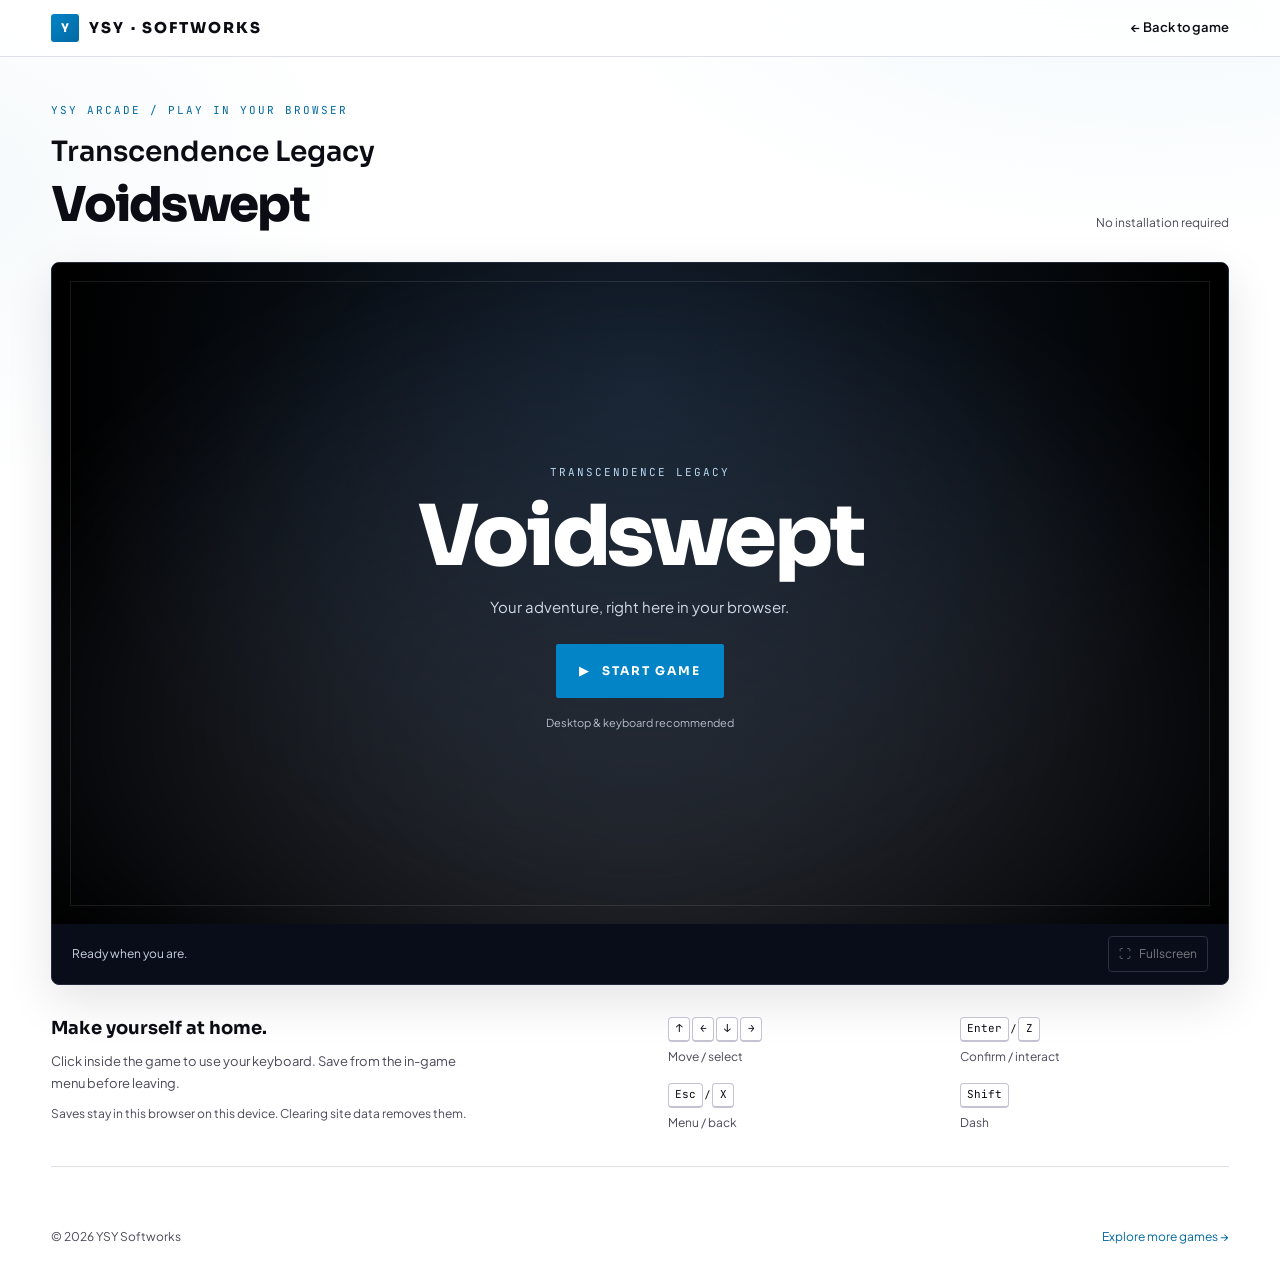
==== play/transcendence-legacy-voidswept/index.html @ 347478a4 "Add playable Voidswept browser game and online player" ====
<!DOCTYPE html>
<html lang="en">
<head>
  <meta charset="UTF-8">
  <meta name="viewport" content="width=device-width, initial-scale=1">
  <meta name="description" content="Play Transcendence Legacy - Voidswept in your browser on YSY Softworks. No installation required.">
  <title>Play Transcendence Legacy - Voidswept | YSY Softworks</title>
  <link rel="icon" href="/play/transcendence-legacy-voidswept/game/icon/icon.png">
  <link rel="stylesheet" href="/src/theme.css?v=6">
  <link rel="stylesheet" href="/src/web-player.css?v=1">
  <script src="/src/web-player.js?v=1" defer></script>
</head>
<body class="web-play">
  <header class="chrome">
    <div class="chrome__inner">
      <a href="/index.html" class="logo" aria-label="YSY Softworks home"><span class="logo__mark">Y</span><span>YSY · SOFTWORKS</span></a>
      <a class="player-back" href="/game.html?slug=transcendence-legacy-voidswept">← Back to game</a>
    </div>
  </header>
  <main class="player-page">
    <div class="player-heading">
      <div><p class="player-eyebrow">YSY ARCADE / PLAY IN YOUR BROWSER</p><h1>Transcendence Legacy <span>Voidswept</span></h1></div>
      <span class="player-badge">No installation required</span>
    </div>
    <section class="player-shell" id="player-shell" aria-label="Game player">
      <div class="player-stage" id="player-stage">
        <div class="player-launch" id="player-launch">
          <div class="player-launch__content">
            <span class="player-eyebrow">TRANSCENDENCE LEGACY</span>
            <h2>Voidswept</h2>
            <p>Your adventure, right here in your browser.</p>
            <button type="button" class="btn btn--primary player-start" id="player-start"><span aria-hidden="true">▶</span> Start Game</button>
            <small>Desktop &amp; keyboard recommended</small>
          </div>
        </div>
        <iframe id="game-frame" title="Transcendence Legacy - Voidswept game" data-src="/play/transcendence-legacy-voidswept/game/index.html" allow="autoplay; fullscreen; gamepad" allowfullscreen hidden></iframe>
      </div>
      <div class="player-toolbar">
        <p id="player-status" role="status">Ready when you are.</p>
        <button type="button" id="player-fullscreen" class="player-fullscreen" disabled><span aria-hidden="true">⛶</span> Fullscreen</button>
      </div>
    </section>
    <section class="player-help" aria-label="How to play">
      <div><h2>Make yourself at home.</h2><p>Click inside the game to use your keyboard. Save from the in-game menu before leaving.</p><p class="player-save-note">Saves stay in this browser on this device. Clearing site data removes them.</p></div>
      <dl class="player-controls">
        <div><dt><kbd>↑</kbd> <kbd>←</kbd> <kbd>↓</kbd> <kbd>→</kbd></dt><dd>Move / select</dd></div>
        <div><dt><kbd>Enter</kbd> / <kbd>Z</kbd></dt><dd>Confirm / interact</dd></div>
        <div><dt><kbd>Esc</kbd> / <kbd>X</kbd></dt><dd>Menu / back</dd></div>
        <div><dt><kbd>Shift</kbd></dt><dd>Dash</dd></div>
      </dl>
    </section>
    <noscript><p>Enable JavaScript to play this game in your browser.</p></noscript>
  </main>
  <footer class="player-footer">© 2026 YSY Softworks <a href="/games.html">Explore more games →</a></footer>
</body>
</html>
---- src/theme.css ----
/* YSY Softworks — light cinematic theme. */

@import url("https://fonts.googleapis.com/css2?family=JetBrains+Mono:wght@400;500&family=Orbitron:wght@500;700;800;900&family=Plus+Jakarta+Sans:ital,wght@0,400;0,500;0,600;0,700;0,800;1,400;1,600&family=Sora:wght@400;500;600;700;800&display=swap");

:root {
  --bg:    #ffffff;
  --bg-1:  #f7f7fa;
  --bg-2:  #efeff4;
  --bg-3:  #e5e5ee;
  --ink:       #0c0c14;
  --ink-dim:   #4a4958;
  --ink-muted: #9191a2;
  --line:        #e0dfe9;
  --line-strong: #c4c3d4;
  --accent:      #0284c7;        /* sky blue */
  --accent-soft: #38bdf8;
  --accent-deep: #0369a1;
  --warn: #d97706;
  --good: #16a34a;

  --radius: 4px;
  --radius-lg: 8px;

  --font-display: "Sora", -apple-system, BlinkMacSystemFont, "Segoe UI", sans-serif;
  --font-body:    "Plus Jakarta Sans", -apple-system, BlinkMacSystemFont, "Segoe UI", Roboto, sans-serif;
  --font-mono:    "JetBrains Mono", ui-monospace, monospace;

  --pad-x: clamp(20px, 4vw, 56px);
  --pad-y: clamp(48px, 6vw, 96px);

  --gap: 16px;
  --tile-radius: 6px;
}

[data-density="compact"] {
  --gap: 10px;
  --pad-y: clamp(36px, 4.5vw, 72px);
}
[data-density="comfortable"] {
  --gap: 22px;
  --pad-y: clamp(56px, 7vw, 112px);
}

* { box-sizing: border-box; }
html, body { margin: 0; padding: 0; background: var(--bg); color: var(--ink); }
body {
  font-family: var(--font-body);
  font-size: 17px;
  line-height: 1.65;
  -webkit-font-smoothing: antialiased;
  text-rendering: optimizeLegibility;
  overflow-x: hidden;
  background:
    radial-gradient(1000px 500px at 90% -5%, rgba(2,132,199,0.06), transparent 60%),
    radial-gradient(700px 500px at -5% 15%, rgba(3,105,161,0.04), transparent 60%),
    var(--bg);
}
a { color: inherit; text-decoration: none; }
img { display: block; max-width: 100%; }
button { font: inherit; color: inherit; background: none; border: 0; cursor: pointer; }

h1, h2, h3, h4, h5, h6 {
  font-variant-ligatures: none;
  font-feature-settings: "liga" 0, "calt" 0, "dlig" 0;
}

::selection { background: var(--accent); color: #fff; }

/* ---------- Chrome ---------- */
.chrome {
  position: sticky; top: 0; z-index: 50;
  backdrop-filter: blur(16px) saturate(180%);
  -webkit-backdrop-filter: blur(16px) saturate(180%);
  background: color-mix(in oklab, var(--bg) 85%, transparent);
  border-bottom: 1px solid var(--line);
}
.chrome__inner {
  max-width: 1560px; margin: 0 auto;
  padding: 14px var(--pad-x);
  display: flex; align-items: center; gap: 32px;
}
.logo {
  display: flex; align-items: center; gap: 10px;
  font-family: var(--font-display);
  font-weight: 800; letter-spacing: 0.14em;
  font-size: 15px;
}
.logo__mark {
  width: 28px; height: 28px; border-radius: 3px;
  display: grid; place-items: center;
  background: linear-gradient(135deg, var(--accent) 0%, var(--accent-deep) 100%);
  color: #fff; font-weight: 900; font-size: 12px;
  letter-spacing: 0;
}
.nav { display: flex; gap: 22px; margin-left: auto; }
.nav a {
  font-size: 13px; letter-spacing: 0.08em; text-transform: uppercase;
  color: var(--ink-muted); padding: 6px 2px; position: relative;
  transition: color .2s;
}
.nav a:hover, .nav a[data-active] { color: var(--ink); }
.nav a[data-active]::after {
  content: ""; position: absolute; inset: auto 0 -6px 0;
  height: 2px; background: var(--accent);
}
.chrome__cta {
  padding: 9px 16px; border: 1px solid var(--line-strong); border-radius: 2px;
  font-size: 12px; letter-spacing: 0.12em; text-transform: uppercase;
  transition: all .2s; color: var(--ink);
}
.chrome__cta:hover { border-color: var(--accent); color: var(--accent); }

/* ---------- Layout ---------- */
.page { max-width: 1560px; margin: 0 auto; padding: 0 var(--pad-x); }
.section { padding: var(--pad-y) 0; }
.section__head {
  display: flex; align-items: flex-end; justify-content: space-between;
  gap: 24px; margin-bottom: 28px;
  border-bottom: 1px solid var(--line); padding-bottom: 18px;
}
.section__title {
  font-family: var(--font-display); font-weight: 800;
  font-size: clamp(20px, 2vw, 28px);
  letter-spacing: 0.14em; text-transform: uppercase;
  margin: 0; color: var(--ink);
}
.section__title em {
  font-style: normal; color: var(--accent);
}
.section__meta {
  font-family: var(--font-mono); font-size: 11px;
  color: var(--ink-muted); letter-spacing: 0.1em; text-transform: uppercase;
}
.eyebrow {
  font-family: var(--font-mono); font-size: 11px;
  letter-spacing: 0.18em; text-transform: uppercase;
  color: var(--accent-soft);
}

/* ---------- Buttons ---------- */
.btn {
  display: inline-flex; align-items: center; gap: 10px;
  padding: 14px 22px; border-radius: 2px;
  font-family: var(--font-display); font-weight: 700;
  font-size: 12px; letter-spacing: 0.16em; text-transform: uppercase;
  transition: all .2s ease;
  border: 1px solid transparent;
}
.btn--primary {
  background: var(--accent); color: #fff;
}
.btn--primary:hover {
  background: var(--accent-deep);
  box-shadow: 0 10px 32px -8px rgba(2,132,199,0.5);
  transform: translateY(-1px);
}
.btn--ghost {
  border-color: var(--line-strong); color: var(--ink);
}
.btn--ghost:hover { border-color: var(--accent); color: var(--accent); }

/* ---------- Footer ---------- */
.foot {
  border-top: 1px solid var(--line);
  margin-top: 80px; padding: 56px var(--pad-x) 40px;
  background: var(--bg-1);
}
.foot__inner {
  max-width: 1560px; margin: 0 auto;
  display: grid; grid-template-columns: 1.3fr 1fr 1fr 1fr; gap: 48px;
}
.foot h4 {
  font-family: var(--font-display); font-size: 12px;
  letter-spacing: 0.16em; text-transform: uppercase;
  color: var(--ink); margin: 0 0 14px;
}
.foot ul { list-style: none; padding: 0; margin: 0; }
.foot li { margin: 8px 0; }
.foot a { color: var(--ink-dim); font-size: 13px; }
.foot a:hover { color: var(--accent); }
.foot__base {
  max-width: 1560px; margin: 40px auto 0;
  padding-top: 24px; border-top: 1px solid var(--line);
  display: flex; justify-content: space-between; gap: 20px; flex-wrap: wrap;
  font-family: var(--font-mono); font-size: 11px; color: var(--ink-muted);
  letter-spacing: 0.08em; text-transform: uppercase;
}
@media (max-width: 900px) {
  .foot__inner { grid-template-columns: 1fr 1fr; gap: 32px; }
  .nav { display: none; }
  .chrome__cta { display: none; }
}

/* Hamburger */
.nav-burger {
  display: none;
  flex-direction: column; justify-content: center; gap: 5px;
  width: 36px; height: 36px; padding: 4px;
  margin-left: auto; background: none; border: none; cursor: pointer;
}
.nav-burger span {
  display: block; width: 22px; height: 2px;
  background: var(--ink); border-radius: 2px;
  transition: all .2s;
}
@media (max-width: 900px) {
  .nav-burger { display: flex; }
}

/* Mobile nav dropdown */
.mobile-nav {
  display: flex; flex-direction: column;
  background: var(--bg);
  border-top: 1px solid var(--line);
  border-bottom: 1px solid var(--line);
  padding: 8px 0;
}
.mobile-nav__link {
  padding: 14px var(--pad-x);
  font-family: var(--font-display); font-size: 13px;
  letter-spacing: 0.1em; text-transform: uppercase;
  color: var(--ink-dim); border-bottom: 1px solid var(--line);
  transition: color .2s, background .2s;
}
.mobile-nav__link:last-child { border-bottom: none; }
.mobile-nav__link:hover, .mobile-nav__link.active { color: var(--accent); background: var(--bg-1); }

/* ---------- Tile (shared between pages) ---------- */
.tile {
  position: relative; display: block;
  aspect-ratio: 16/10;
  overflow: hidden;
  background: var(--bg-2);
  border: 1px solid var(--line);
  border-radius: var(--tile-radius);
  transition: transform .35s ease, border-color .25s ease, box-shadow .3s ease;
}
.tile:hover {
  border-color: var(--accent);
  box-shadow: 0 8px 32px -8px rgba(2,132,199,0.18);
}
.tile__img {
  position: absolute; inset: 0;
  background-size: cover; background-position: center;
  transition: transform .6s ease, filter .4s ease;
  filter: saturate(0.9) contrast(1.02);
}
.tile:hover .tile__img { transform: scale(1.06); filter: saturate(1.1) contrast(1.05); }
.tile__scrim {
  position: absolute; inset: 0;
  background: linear-gradient(180deg,
    rgba(0,0,0,0) 30%,
    rgba(0,0,0,0.25) 60%,
    rgba(0,0,0,0.88) 100%);
}
.tile__glow {
  position: absolute; inset: 0; opacity: 0;
  background: radial-gradient(400px 200px at 50% 100%, rgba(2,132,199,0.3), transparent 70%);
  transition: opacity .35s;
  pointer-events: none;
}
.tile:hover .tile__glow { opacity: 1; }
.tile__body {
  position: absolute; left: 0; right: 0; bottom: 0;
  padding: 18px 20px 16px;
  display: flex; flex-direction: column; gap: 4px;
}
.tile__genre {
  font-family: var(--font-mono); font-size: 10px;
  letter-spacing: 0.16em; text-transform: uppercase;
  color: #c4b5fd;
}
.tile__title {
  font-family: var(--font-display); font-weight: 700;
  font-size: 16px; letter-spacing: 0.02em;
  color: #fff; margin: 0;
  text-shadow: 0 2px 12px rgba(0,0,0,0.6);
}
.tile__status {
  position: absolute; top: 12px; left: 12px;
  padding: 4px 8px; border-radius: 2px;
  font-family: var(--font-mono); font-size: 10px;
  letter-spacing: 0.14em; text-transform: uppercase;
  background: rgba(255,255,255,0.9);
  backdrop-filter: blur(6px);
  border: 1px solid var(--line);
  color: var(--ink-dim);
}
.tile__status[data-s="Coming Soon"] { color: var(--warn); border-color: color-mix(in oklab, var(--warn) 40%, transparent); }
.tile__status[data-s="Early Access"] { color: var(--accent); border-color: color-mix(in oklab, var(--accent) 40%, transparent); }
.tile__status[data-s="Out Now"] { color: var(--good); border-color: color-mix(in oklab, var(--good) 40%, transparent); }

/* ---------- Tweaks panel ---------- */
#tweaks-panel {
  position: fixed; right: 20px; bottom: 20px; z-index: 100;
  background: var(--bg); border: 1px solid var(--line-strong);
  border-radius: 6px; padding: 18px; min-width: 240px;
  box-shadow: 0 8px 40px rgba(0,0,0,0.12);
  display: none;
  font-family: var(--font-body);
}
#tweaks-panel.on { display: block; }
#tweaks-panel h5 {
  margin: 0 0 12px; font-family: var(--font-display);
  font-size: 11px; letter-spacing: 0.16em; text-transform: uppercase;
  color: var(--ink); display: flex; justify-content: space-between; align-items: center;
}
#tweaks-panel h5 span { color: var(--accent); }
.tw-row { display: flex; gap: 8px; }
.tw-btn {
  flex: 1; padding: 8px 12px; border: 1px solid var(--line);
  border-radius: 3px; font-family: var(--font-mono); font-size: 11px;
  letter-spacing: 0.1em; text-transform: uppercase; color: var(--ink-dim);
  transition: all .2s;
}
.tw-btn:hover { color: var(--ink); border-color: var(--line-strong); }
.tw-btn[data-on="1"] {
  color: var(--accent); border-color: var(--accent); background: rgba(2,132,199,0.06);
}

/* Mobile footer fix */
@media (max-width: 560px) {
  .foot__inner { grid-template-columns: 1fr; }
  .foot__base { flex-direction: column; gap: 8px; }
}

.hairline {
  height: 1px; background: var(--line); margin: 0;
}
.stack { display: flex; flex-direction: column; }
---- src/web-player.css ----
.web-play { --player-dark: #090d19; }
.player-back { margin-left: auto; font-size: 13px; font-weight: 600; }
.player-page { width: min(1180px, 100% - 2 * var(--pad-x)); margin: 44px auto 60px; }
.player-heading { display: flex; align-items: end; justify-content: space-between; gap: 24px; margin-bottom: 24px; }
.player-eyebrow { font: 11px var(--font-mono); letter-spacing: .18em; line-height: 1.7; }
.player-heading .player-eyebrow { color: var(--accent-deep); margin: 0 0 12px; }
.player-heading h1 { font: 600 clamp(17px, 2.6vw, 28px)/1.4 var(--font-display); margin: 0; }
.player-heading h1 span { display: block; font-size: clamp(30px, 4.4vw, 48px); font-weight: 800; letter-spacing: -.035em; }
.player-badge { font-size: 12px; color: var(--ink-dim); margin-bottom: 5px; }
.player-shell { overflow: hidden; border-radius: 8px; background: var(--player-dark); border: 1px solid #222a3a; box-shadow: 0 16px 48px #090d191c; }
.player-stage { position: relative; width: 100%; aspect-ratio: 16 / 9; background: #000; }
.player-launch { position: absolute; inset: 0; display: grid; place-items: center; padding: 24px; text-align: center; color: #fff; background: radial-gradient(ellipse at 50% 20%, #22385388, transparent 70%), url('/play/transcendence-legacy-voidswept/cover.png') center / cover, #090d19; }
.player-launch::before { content: ""; position: absolute; inset: 18px; border: 1px solid #ffffff18; pointer-events: none; }
.player-launch__content { position: relative; }
.player-launch .player-eyebrow { color: #b8d8f2; }
.player-launch h2 { margin: 8px 0 12px; font: 800 clamp(34px, 7vw, 84px)/1.1 var(--font-display); letter-spacing: -.04em; }
.player-launch p { margin: 0 0 24px; color: #d0d8e6; font-size: 15px; }
.player-start { gap: 12px; min-height: 54px; }
.player-launch small { display: block; font-size: 11px; color: #b6bfce; margin-top: 16px; }
.player-stage iframe { display: block; border: 0; width: 100%; height: 100%; background: #000; }
.player-stage [hidden] { display: none; }
.player-toolbar { min-height: 56px; padding: 12px 20px; display: flex; align-items: center; justify-content: space-between; gap: 16px; color: #c7d0df; }
.player-toolbar p { margin: 0; font-size: 12px; }
.player-fullscreen { display: inline-flex; align-items: center; gap: 8px; white-space: nowrap; font-size: 12px; padding: 7px 10px; border: 1px solid #546078; border-radius: 4px; color: #fff; }
.player-fullscreen:disabled { opacity: .45; cursor: default; }
.player-fullscreen:not(:disabled):hover { background: #ffffff16; }
.web-play a:focus-visible, .web-play button:focus-visible { outline: 3px solid #38bdf8; outline-offset: 4px; }
.player-help { display: grid; grid-template-columns: 1fr 1fr; gap: 56px; padding: 32px 0; border-bottom: 1px solid var(--line); }
.player-help h2 { font: 700 18px var(--font-display); margin: 0 0 12px; }
.player-help p { font-size: 13px; color: var(--ink-dim); margin: 0 0 10px; max-width: 440px; }
.player-help .player-save-note { font-size: 12px; }
.player-controls { display: grid; grid-template-columns: 1fr 1fr; gap: 16px 24px; margin: 0; }
.player-controls dt { font-size: 11px; }
.player-controls dd { margin: 5px 0 0; font-size: 12px; color: var(--ink-dim); }
.player-controls kbd { display: inline-block; min-width: 22px; padding: 2px 6px; border: 1px solid var(--line-strong); border-bottom-width: 2px; border-radius: 4px; background: white; text-align: center; font: 11px/1.6 var(--font-mono); }
.player-footer { width: min(1180px, 100% - 2 * var(--pad-x)); margin: 0 auto 28px; display: flex; justify-content: space-between; gap: 20px; font-size: 12px; color: var(--ink-dim); }
.player-footer a { color: var(--accent-deep); }
.player-shell:fullscreen { width: 100%; height: 100%; border: 0; border-radius: 0; display: flex; flex-direction: column; }
.player-shell:fullscreen .player-stage { flex: 1; min-height: 0; aspect-ratio: auto; }
.player-shell:fullscreen .player-toolbar { flex-shrink: 0; }
@media (max-width: 640px) {
  .player-page { margin-top: 28px; }
  .player-heading { display: block; }
  .player-badge { display: block; margin-top: 12px; }
  .player-stage { aspect-ratio: 4 / 3; }
  .player-launch p { font-size: 12px; margin-bottom: 16px; }
  .player-launch .player-eyebrow { font-size: 9px; }
  .player-launch small { margin-top: 10px; }
  .player-start { min-height: 44px; padding: 10px 18px; }
  .player-toolbar { padding: 10px 12px; }
  .player-help { grid-template-columns: 1fr; gap: 24px; }
  .player-back { font-size: 11px; }
  .web-play .logo { font-size: 11px; letter-spacing: .06em; }
}
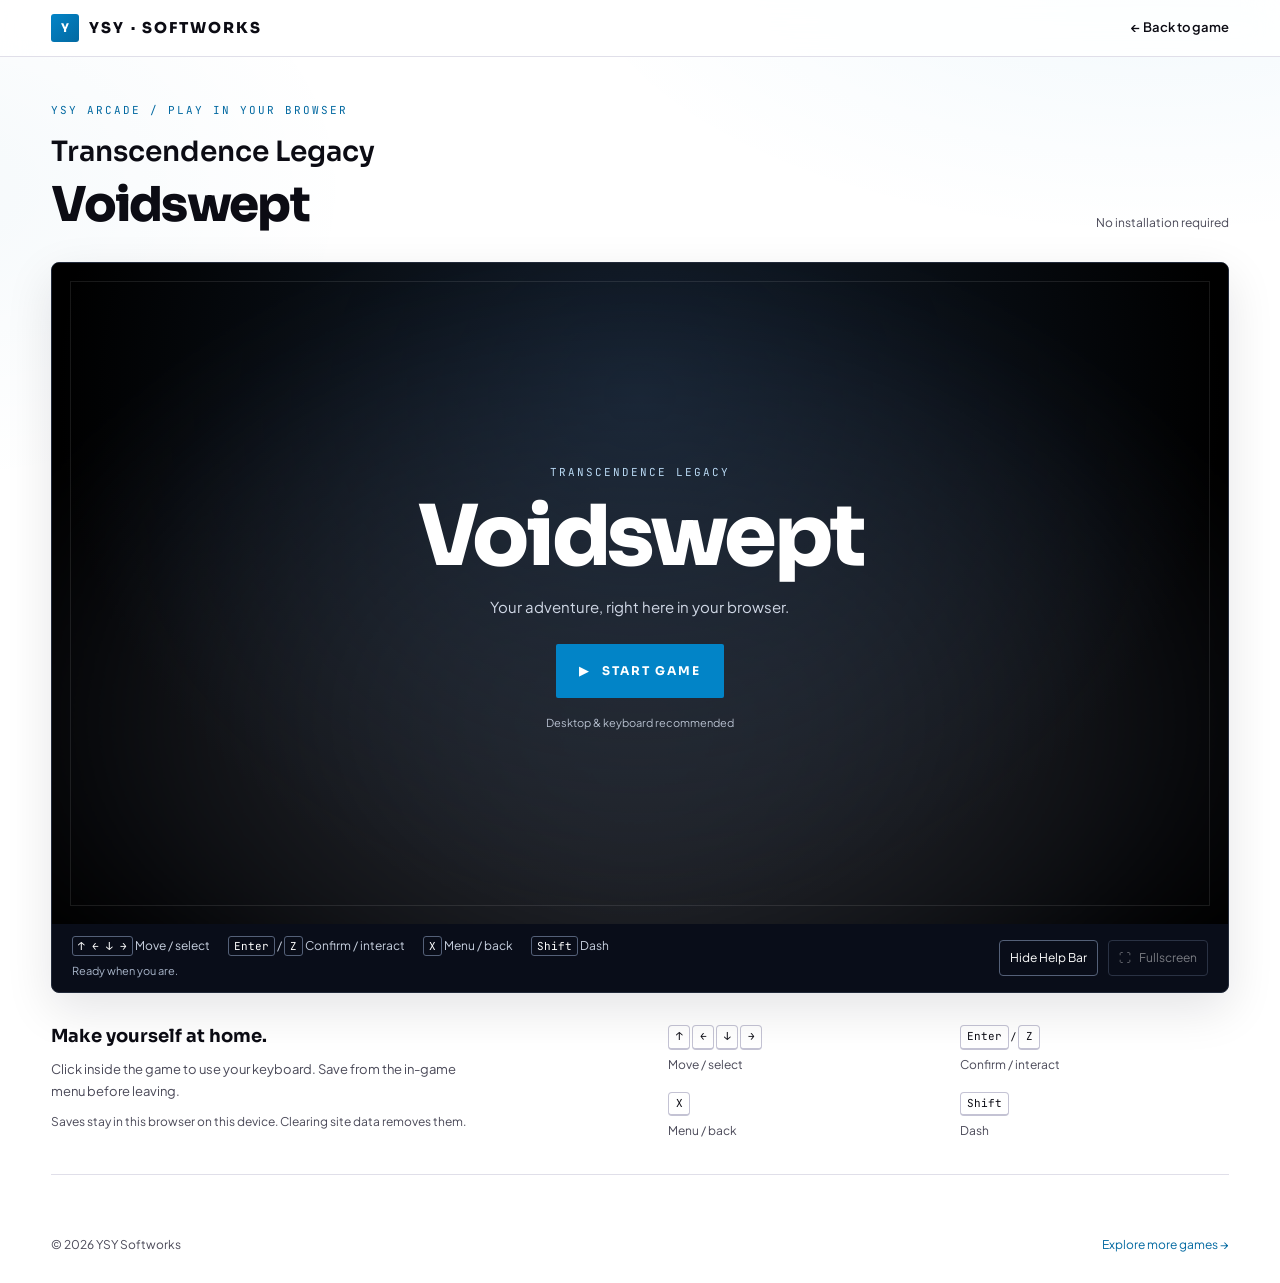
==== commit d36da2d8: "Add collapsible fullscreen control help bar" ====
--- a/play/transcendence-legacy-voidswept/index.html
+++ b/play/transcendence-legacy-voidswept/index.html
@@ -7,8 +7,8 @@
   <title>Play Transcendence Legacy - Voidswept | YSY Softworks</title>
   <link rel="icon" href="/play/transcendence-legacy-voidswept/game/icon/icon.png">
   <link rel="stylesheet" href="/src/theme.css?v=6">
-  <link rel="stylesheet" href="/src/web-player.css?v=1">
-  <script src="/src/web-player.js?v=1" defer></script>
+  <link rel="stylesheet" href="/src/web-player.css?v=2">
+  <script src="/src/web-player.js?v=2" defer></script>
 </head>
 <body class="web-play">
   <header class="chrome">
@@ -35,17 +35,29 @@
         </div>
         <iframe id="game-frame" title="Transcendence Legacy - Voidswept game" data-src="/play/transcendence-legacy-voidswept/game/index.html" allow="autoplay; fullscreen; gamepad" allowfullscreen hidden></iframe>
       </div>
-      <div class="player-toolbar">
-        <p id="player-status" role="status">Ready when you are.</p>
-        <button type="button" id="player-fullscreen" class="player-fullscreen" disabled><span aria-hidden="true">⛶</span> Fullscreen</button>
+      <div class="player-toolbar" id="player-help-bar">
+        <div class="player-toolbar-help">
+          <div class="player-basic-controls" aria-label="Basic controls">
+            <span><kbd>↑ ← ↓ →</kbd> Move / select</span>
+            <span><kbd>Enter</kbd> / <kbd>Z</kbd> Confirm / interact</span>
+            <span><kbd>X</kbd> Menu / back</span>
+            <span><kbd>Shift</kbd> Dash</span>
+          </div>
+          <p id="player-status" role="status">Ready when you are.</p>
+        </div>
+        <div class="player-toolbar-actions">
+          <button type="button" id="player-hide-help" class="player-fullscreen" aria-controls="player-help-bar" aria-expanded="true">Hide Help Bar</button>
+          <button type="button" id="player-fullscreen" class="player-fullscreen" disabled><span aria-hidden="true">⛶</span> Fullscreen</button>
+        </div>
       </div>
+      <button type="button" id="player-show-help" class="player-fullscreen player-show-help" aria-controls="player-help-bar" aria-expanded="false" hidden>Show Help Bar</button>
     </section>
     <section class="player-help" aria-label="How to play">
       <div><h2>Make yourself at home.</h2><p>Click inside the game to use your keyboard. Save from the in-game menu before leaving.</p><p class="player-save-note">Saves stay in this browser on this device. Clearing site data removes them.</p></div>
       <dl class="player-controls">
         <div><dt><kbd>↑</kbd> <kbd>←</kbd> <kbd>↓</kbd> <kbd>→</kbd></dt><dd>Move / select</dd></div>
         <div><dt><kbd>Enter</kbd> / <kbd>Z</kbd></dt><dd>Confirm / interact</dd></div>
-        <div><dt><kbd>Esc</kbd> / <kbd>X</kbd></dt><dd>Menu / back</dd></div>
+        <div><dt><kbd>X</kbd></dt><dd>Menu / back</dd></div>
         <div><dt><kbd>Shift</kbd></dt><dd>Dash</dd></div>
       </dl>
     </section>
--- a/src/web-player.css
+++ b/src/web-player.css
@@ -7,7 +7,7 @@
 .player-heading h1 { font: 600 clamp(17px, 2.6vw, 28px)/1.4 var(--font-display); margin: 0; }
 .player-heading h1 span { display: block; font-size: clamp(30px, 4.4vw, 48px); font-weight: 800; letter-spacing: -.035em; }
 .player-badge { font-size: 12px; color: var(--ink-dim); margin-bottom: 5px; }
-.player-shell { overflow: hidden; border-radius: 8px; background: var(--player-dark); border: 1px solid #222a3a; box-shadow: 0 16px 48px #090d191c; }
+.player-shell { position: relative; overflow: hidden; border-radius: 8px; background: var(--player-dark); border: 1px solid #222a3a; box-shadow: 0 16px 48px #090d191c; }
 .player-stage { position: relative; width: 100%; aspect-ratio: 16 / 9; background: #000; }
 .player-launch { position: absolute; inset: 0; display: grid; place-items: center; padding: 24px; text-align: center; color: #fff; background: radial-gradient(ellipse at 50% 20%, #22385388, transparent 70%), url('/play/transcendence-legacy-voidswept/cover.png') center / cover, #090d19; }
 .player-launch::before { content: ""; position: absolute; inset: 18px; border: 1px solid #ffffff18; pointer-events: none; }
@@ -18,9 +18,15 @@
 .player-start { gap: 12px; min-height: 54px; }
 .player-launch small { display: block; font-size: 11px; color: #b6bfce; margin-top: 16px; }
 .player-stage iframe { display: block; border: 0; width: 100%; height: 100%; background: #000; }
-.player-stage [hidden] { display: none; }
+.player-shell [hidden] { display: none; }
 .player-toolbar { min-height: 56px; padding: 12px 20px; display: flex; align-items: center; justify-content: space-between; gap: 16px; color: #c7d0df; }
-.player-toolbar p { margin: 0; font-size: 12px; }
+.player-toolbar-help { min-width: 0; }
+.player-basic-controls { display: flex; flex-wrap: wrap; gap: 8px 18px; font-size: 12px; }
+.player-basic-controls span { white-space: nowrap; }
+.player-basic-controls kbd { padding: 2px 5px; border: 1px solid #546078; border-radius: 3px; font: 11px var(--font-mono); color: #fff; }
+.player-toolbar p { margin: 6px 0 0; font-size: 11px; color: #a8b5c9; }
+.player-toolbar-actions { display: flex; flex-shrink: 0; gap: 10px; }
+.player-show-help { position: absolute; bottom: 12px; right: 12px; z-index: 2; background: #090d19e8; }
 .player-fullscreen { display: inline-flex; align-items: center; gap: 8px; white-space: nowrap; font-size: 12px; padding: 7px 10px; border: 1px solid #546078; border-radius: 4px; color: #fff; }
 .player-fullscreen:disabled { opacity: .45; cursor: default; }
 .player-fullscreen:not(:disabled):hover { background: #ffffff16; }
@@ -47,7 +53,8 @@
   .player-launch .player-eyebrow { font-size: 9px; }
   .player-launch small { margin-top: 10px; }
   .player-start { min-height: 44px; padding: 10px 18px; }
-  .player-toolbar { padding: 10px 12px; }
+  .player-toolbar { padding: 10px 12px; flex-wrap: wrap; }
+  .player-toolbar-actions { margin-left: auto; }
   .player-help { grid-template-columns: 1fr; gap: 24px; }
   .player-back { font-size: 11px; }
   .web-play .logo { font-size: 11px; letter-spacing: .06em; }
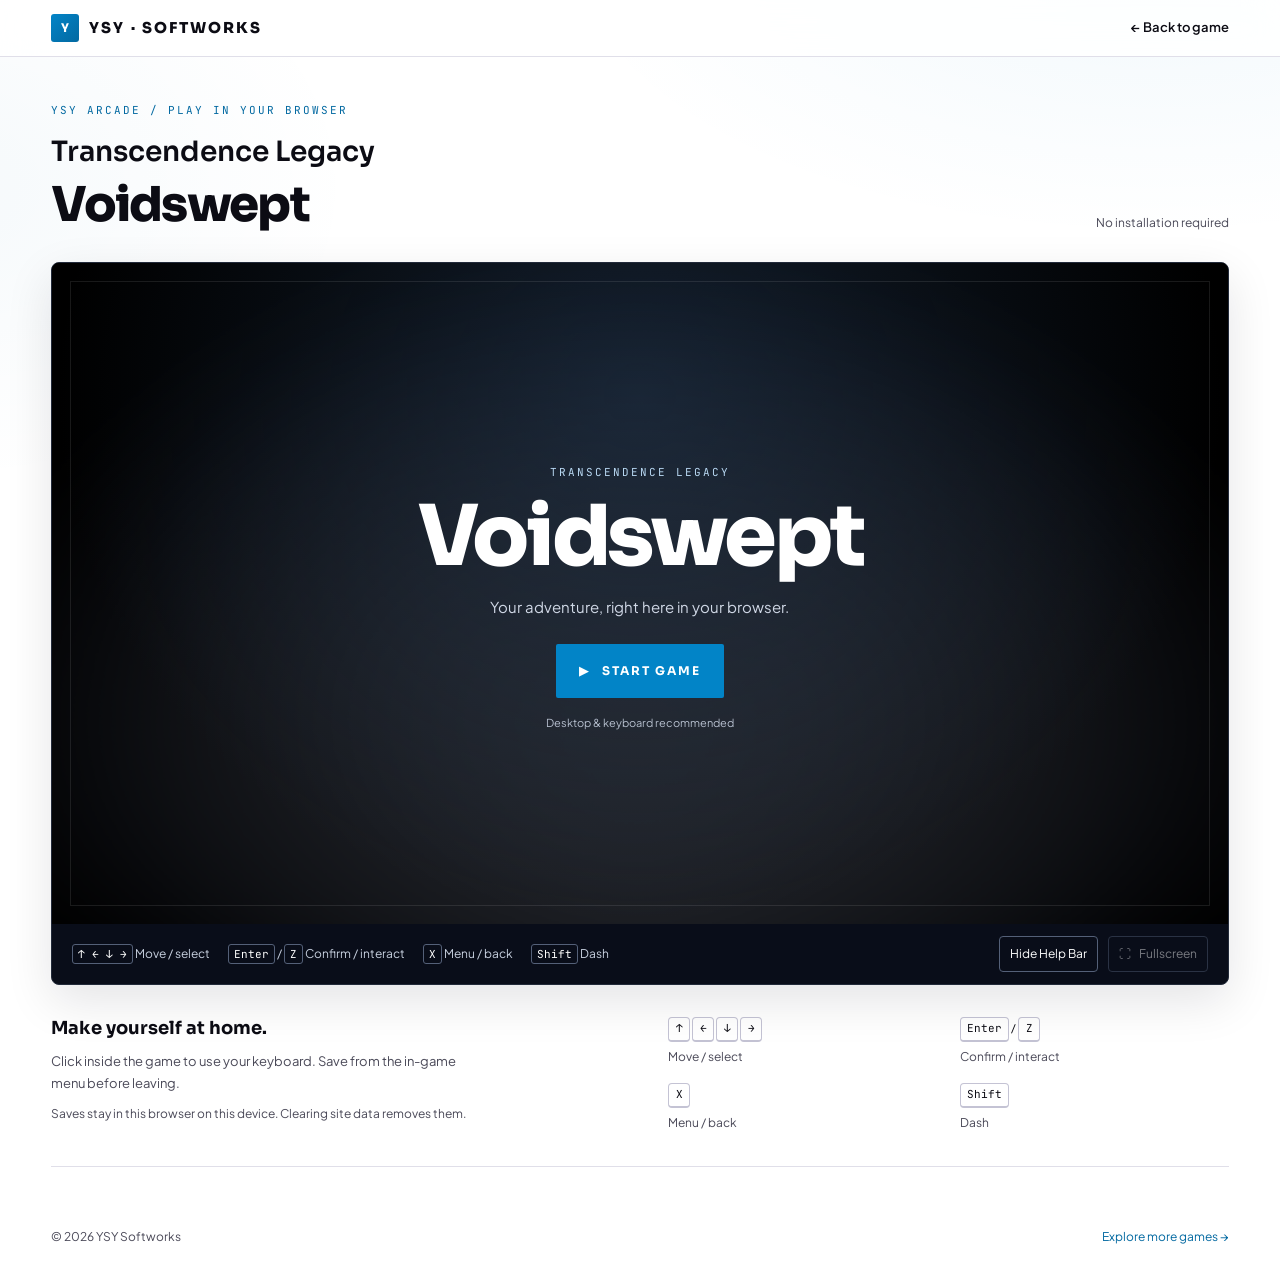
==== commit 749dc645: "Keep game help toolbar compact on one row" ====
--- a/play/transcendence-legacy-voidswept/index.html
+++ b/play/transcendence-legacy-voidswept/index.html
@@ -7,7 +7,7 @@
   <title>Play Transcendence Legacy - Voidswept | YSY Softworks</title>
   <link rel="icon" href="/play/transcendence-legacy-voidswept/game/icon/icon.png">
   <link rel="stylesheet" href="/src/theme.css?v=6">
-  <link rel="stylesheet" href="/src/web-player.css?v=2">
+  <link rel="stylesheet" href="/src/web-player.css?v=3">
   <script src="/src/web-player.js?v=2" defer></script>
 </head>
 <body class="web-play">
--- a/src/web-player.css
+++ b/src/web-player.css
@@ -20,11 +20,12 @@
 .player-stage iframe { display: block; border: 0; width: 100%; height: 100%; background: #000; }
 .player-shell [hidden] { display: none; }
 .player-toolbar { min-height: 56px; padding: 12px 20px; display: flex; align-items: center; justify-content: space-between; gap: 16px; color: #c7d0df; }
-.player-toolbar-help { min-width: 0; }
-.player-basic-controls { display: flex; flex-wrap: wrap; gap: 8px 18px; font-size: 12px; }
-.player-basic-controls span { white-space: nowrap; }
+.player-toolbar-help { flex: 1; min-width: 0; overflow-x: auto; scrollbar-width: none; }
+.player-toolbar-help::-webkit-scrollbar { display: none; }
+.player-basic-controls { display: flex; align-items: center; flex-wrap: nowrap; gap: 18px; padding: 4px 0; font-size: 12px; }
+.player-basic-controls span { flex-shrink: 0; white-space: nowrap; }
 .player-basic-controls kbd { padding: 2px 5px; border: 1px solid #546078; border-radius: 3px; font: 11px var(--font-mono); color: #fff; }
-.player-toolbar p { margin: 6px 0 0; font-size: 11px; color: #a8b5c9; }
+.player-toolbar #player-status { position: absolute; width: 1px; height: 1px; padding: 0; margin: -1px; overflow: hidden; clip-path: inset(50%); white-space: nowrap; }
 .player-toolbar-actions { display: flex; flex-shrink: 0; gap: 10px; }
 .player-show-help { position: absolute; bottom: 12px; right: 12px; z-index: 2; background: #090d19e8; }
 .player-fullscreen { display: inline-flex; align-items: center; gap: 8px; white-space: nowrap; font-size: 12px; padding: 7px 10px; border: 1px solid #546078; border-radius: 4px; color: #fff; }
@@ -53,7 +54,7 @@
   .player-launch .player-eyebrow { font-size: 9px; }
   .player-launch small { margin-top: 10px; }
   .player-start { min-height: 44px; padding: 10px 18px; }
-  .player-toolbar { padding: 10px 12px; flex-wrap: wrap; }
+  .player-toolbar { padding: 10px 12px; gap: 12px; }
   .player-toolbar-actions { margin-left: auto; }
   .player-help { grid-template-columns: 1fr; gap: 24px; }
   .player-back { font-size: 11px; }
